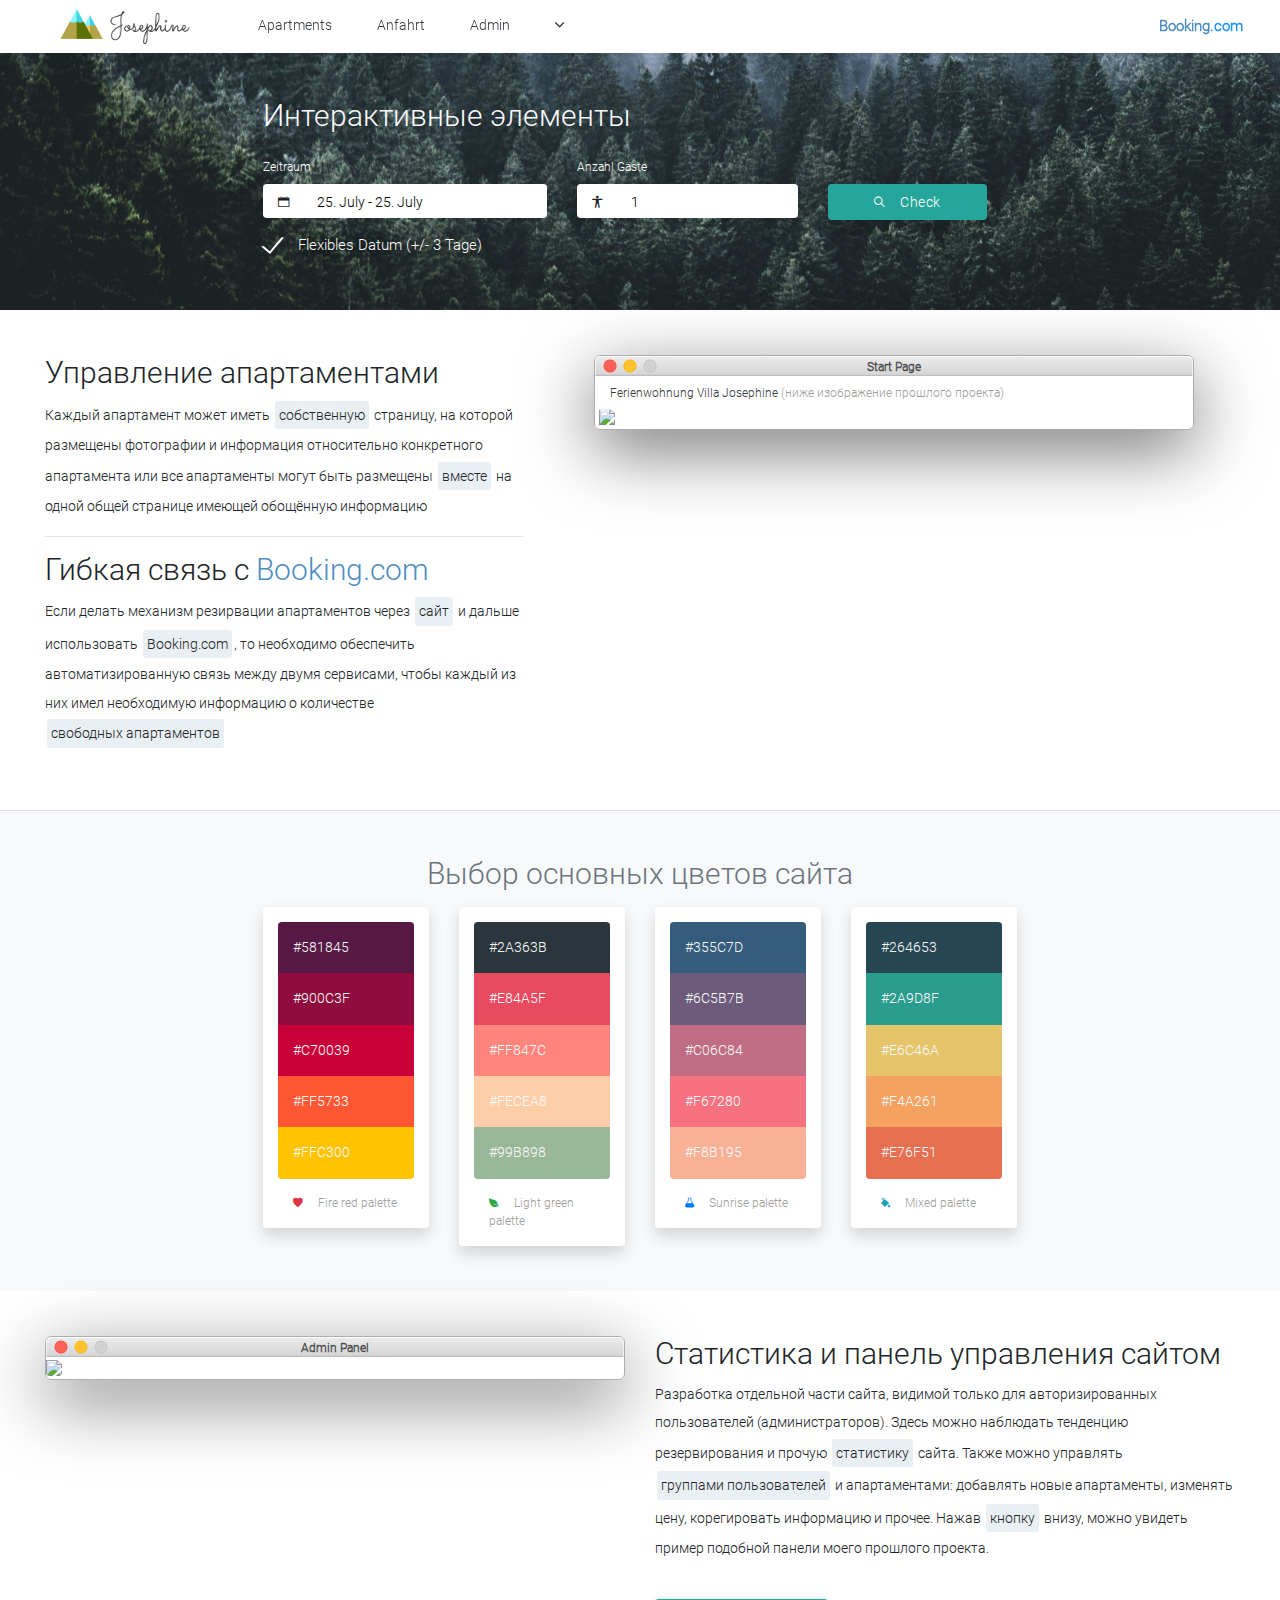
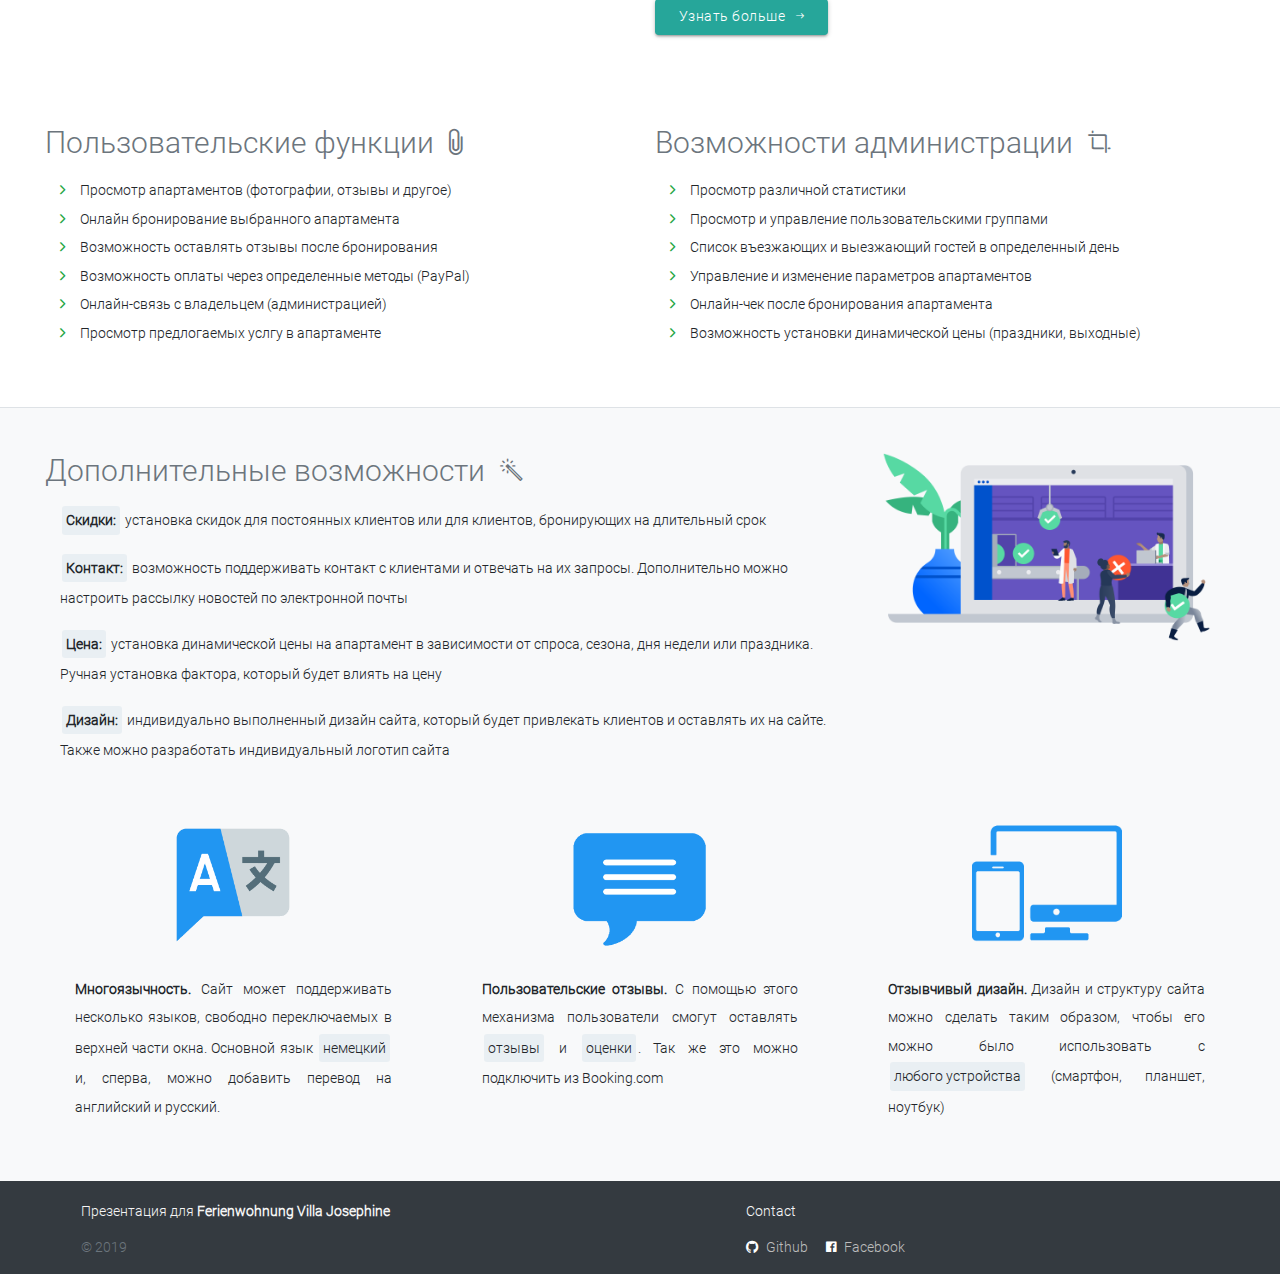
==== index.html @ 4b9d8d9e "site completed, inkl. admin panel" ====
<!DOCTYPE html>
<html>
<head>
	<meta charset="UTF-8">
	<title>Villa Josephine</title>
	<link rel="stylesheet" type="text/css" href="materialize/css/materialize.css">
	<link rel="stylesheet" type="text/css" href="css/bootstrap.min.css">
	<link rel="stylesheet" type="text/css" href="css/style.css">
	<link rel="stylesheet" type="text/css" href="ionicons/ionicons.min.css">
	<link rel="stylesheet" type="text/css" href="css/daterange.css" />
	<link rel="shortcut icon" type="image/ico" href="img/favicon.ico"/>
	<script type="text/javascript" src="js/jquery.js"></script>
	<script type="text/javascript" src="js/bootstrap.bundle.min.js"></script>
	<script type="text/javascript" src="materialize/js/materialize.min.js"></script>
	<script type="text/javascript" src="js/moment.min.js"></script>
	<script type="text/javascript" src="js/daterange.min.js"></script>
</head>
<body class="bg-white">
	<header class="text-grey text-darken-3 container-fluid row mx-auto sticky-top bg-white shadow-sm">
		<ul class="nav justify-content-start col-9">
			<li class="nav-item bg-transparent">
				<a class="text-dark nav-link p-2 px-5" href="./index.html">
					<img src="img/logo.png" class="img-fluid" style="max-height: 37px">
				</a>
			</li>
			<li class="nav-item hoverable light">
				<a class="text-dark nav-link p-3 px-4 waves-effect waves-teal" href="#">Apartments</a>
			</li>
			<li class="nav-item hoverable light">
				<a class="text-dark nav-link p-3 px-4 waves-effect waves-teal" href="#">Anfahrt</a>
			</li>
			<li class="nav-item hoverable light">
				<a class="text-dark nav-link p-3 px-4 waves-effect waves-teal" href="admin/index.html">Admin</a>
			</li>
			<li class="nav-item hoverable light">
				<a class='dropdown-trigger text-dark nav-link p-3 px-4' href='#' data-target='dropdown1'>
					<i class="icon ion-ios-arrow-down"></i>
				</a>
				<ul id="dropdown1" class="dropdown-content shadow rounded">
					<li><a class="grey-text text-darken-3" href="#!"><i class="mr-2 icon ion-md-alarm"></i>Meine Buchungen</a></li>
					<li><a class="grey-text text-darken-3" href="#!"><i class="mr-2 icon ion-ios-images"></i>Sehenswürdigkeiten</a></li>
					<li><a class="grey-text text-darken-3" href="#!"><i class="mr-2 icon ion-ios-bicycle"></i>Schwarzwald</a></li>
				</ul>
			</li>
		</ul>
		<ul class="nav justify-content-end col-3 pr-0">
			<li class="nav-item hoverable light float-right">
				<a class="text-dark nav-link p-3 px-4 font-size-full waves-effect waves-teal font-weight-bold " href="#">
					<span style="color: #4e8dbf">Booking</span><span class="blue-text">.com</span>
				</a>
			</li>
		</ul>
	</header>
	<main>
		<div class="p-5 bg-light" style="background-image:url(img/sky.jpg);background-attachment: fixed;background-size: cover; background-position-y: -550px">
			<div class="row">
				<div class="container row mx-auto col-8">
					<h2 class="text-light col-12 mb-4">Интерактивные элементы</h2>
					<div class="row col-12">
						<div class="col-5">
							<label class="position-relative text-light">Zeitraum</label>
							<div class="bg-white rounded shadow-sm">
								<i class="icon ion-ios-calendar mx-3"></i>
								<div class="d-inline-block">
									<input type="text" id="date-range" class="browser-default user-custom-input" readonly>
								</div>
							</div>
						</div>

						<div class="col-4">
							<div class="input-field mt-0">
								<label class="position-relative text-light">Anzahl Gäste</label>
								<div class="bg-white rounded shadow-sm">
									<i class="icon ion-ios-body mx-3"></i>
									<div class="d-inline-block">
										<select>
											<option value="1" selected>1</option>
											<option value="2">2</option>
											<option value="3">3</option>
											<option value="1">4</option>
											<option value="2">5</option>
											<option value="3">6</option>
										</select>
									</div>
								</div>
							</div>
						</div>
						<div class="col-3 text-center">
							<button class="darken-2 btn col waves-effect waves-teal shadow" style="margin-top: calc(21px + 0.5em)">
								<i class="icon ion-ios-search mr-3"></i>Check
							</button>
						</div>
						<div class="col-12">
							<label>
								<input type="checkbox" checked="checked" />
								<span class="text-light" style="text-shadow:0 0 11px #000000">Flexibles Datum (+/- 3 Tage)</span>
							</label>
						</div>
					</div>
				</div>
			</div>
		</div>
		<div class="p-5 bg-white border-bottom">
			<div class="row">
				<div class="col-5">
					<h2>Управление апартаментами</h2>
					<p class="line-height-2">Каждый апартамент может иметь <code>собственную</code> страницу, на которой размещены фотографии и информация относительно конкретного апартамента или все апартаменты могут быть размещены <code>вместе</code> на одной общей странице имеющей обощённую информацию</p>
					<hr>
					<h2>Гибкая связь с <span style="color: #4e8dbf">Booking.com</span></h2>
					<p class="line-height-2">Если делать механизм резирвации апартаментов через <code>сайт</code> и дальше использовать <code>Booking.com</code>, то необходимо обеспечить автоматизированную связь между двумя сервисами, чтобы каждый из них имел необходимую информацию о количестве <code>свободных апартаментов</code></p>
				</div>
				<div class="col-7">
					<div class="window">
						<div class="window__bar">Start Page</div>
						<div class="window__content-frame">
							<div class="window__content">
								<label class="d-block p-1 px-3 mb-0 mt-1">
									<span class="text-dark">Ferienwohnung Villa Josephine</span>
									(ниже изображение прошлого проекта)
								</label>
								<img src="img/screen.png" class="img-fluid rounded-bottom p-1">
							</div>
						</div>
					</div>
				</div>
			</div>
		</div>
		<div class="p-5 bg-light">
			<h2 class="text-secondary mb-3 text-center">Выбор основных цветов сайта</h2>
			<div class="row">
				<div class="col-8 text-light row mx-auto">
					<div class="col-3">
						<div class="shadow rounded palette-wrapper p-3 bg-white">
							<div class="rounded-top p-3" style="background-color: #581845">
								#581845
							</div>
							<div class="p-3" style="background-color: #900C3F">
								#900C3F
							</div>
							<div class="p-3" style="background-color: #C70039">
								#C70039
							</div>
							<div class="p-3" style="background-color: #FF5733">
								#FF5733
							</div>
							<div class="rounded-bottom p-3" style="background-color: #FFC300">
								#FFC300
							</div>
							<label class="px-3 pt-3 mb-0">
								<i class="icon ion-ios-heart mr-3 text-danger"></i>Fire red palette
							</label>
						</div>
					</div>
					<div class="col-3">
						<div class="shadow rounded palette-wrapper p-3 bg-white">
							<div class="rounded-top p-3" style="background-color: #2A363B">
								#2A363B
							</div>
							<div class="p-3" style="background-color: #E84A5F">
								#E84A5F
							</div>
							<div class="p-3" style="background-color: #FF847C">
								#FF847C
							</div>
							<div class="p-3" style="background-color: #FECEA8">
								#FECEA8
							</div>
							<div class="rounded-bottom p-3" style="background-color: #99B898">
								#99B898
							</div>
							<label class="px-3 pt-3 mb-0">
								<i class="icon ion-ios-leaf mr-3 text-success"></i>Light green palette
							</label>
						</div>
					</div>
					<div class="col-3">
						<div class="shadow rounded palette-wrapper p-3 bg-white">
							<div class="rounded-top p-3" style="background-color: #355C7D">
								#355C7D
							</div>
							<div class=" p-3" style="background-color: #6C5B7B">
								#6C5B7B
							</div>
							<div class="p-3" style="background-color: #C06C84">
								#C06C84
							</div>
							<div class="p-3" style="background-color: #F67280">
								#F67280
							</div>
							<div class="rounded-bottom p-3" style="background-color: #F8B195">
								#F8B195
							</div>
							<label class="px-3 pt-3 mb-0">
								<i class="icon ion-ios-flask mr-3 text-primary"></i>Sunrise palette
							</label>
						</div>
					</div>
					<div class="col-3">
						<div class="shadow rounded palette-wrapper p-3 bg-white">
							<div class="rounded-top p-3" style="background-color: #264653">
								#264653
							</div>
							<div class=" p-3" style="background-color: #2A9D8F">
								#2A9D8F
							</div>
							<div class="p-3" style="background-color: #E6C46A">
								#E6C46A
							</div>
							<div class="p-3" style="background-color: #F4A261">
								#F4A261
							</div>
							<div class="rounded-bottom p-3" style="background-color: #E76F51">
								#E76F51
							</div>
							<label class="px-3 pt-3 mb-0">
								<i class="icon ion-ios-color-fill mr-3 text-info"></i>Mixed palette
							</label>
						</div>
					</div>
				</div>
			</div>
		</div>
		<div class="p-5 bg-white">
			<div class="row">
				<div class="col-6">
					<div class="window">
						<div class="window__bar">Admin Panel</div>
						<div class="window__content-frame">
							<div class="window__content">
								<img src="img/admin.png" class="img-fluid rounded-bottom">
							</div>
						</div>
					</div>
				</div>
				<div class="col-6">
					<h2>Статистика и панель управления сайтом</h2>
					<p class="line-height-2">
						Разработка отдельной части сайта, видимой только для авторизированных пользователей (администраторов). Здесь можно наблюдать тенденцию резервирования и прочую <code>статистику</code> сайта. Также можно управлять <code>группами пользователей</code> и апартаментами: добавлять новые апартаменты, изменять цену, корегировать информацию и прочее. Нажав <code>кнопку</code> внизу, можно увидеть пример подобной панели моего прошлого проекта.
					</p>
					<br>
					<a class="text-white btn waves-effect waves-teal px-4" href="admin/index.html">
						Узнать больше
						<i class="icon ion-ios-arrow-round-forward ml-2"></i>
					</a>
				</div>
			</div>
		</div>
		<div class="p-5 bg-white border-bottom">
			<div class="row">
				<div class="col-6">
					<h2 class="mb-3 text-secondary">Пользовательские функции<i class="icon ion-ios-attach ml-3"></i></h2>
					<ul class="line-height-2 pl-3">
						<li><i class="icon ion-ios-arrow-forward mr-3 text-success"></i>Просмотр апартаментов (фотографии, отзывы и другое)</li>
						<li><i class="icon ion-ios-arrow-forward mr-3 text-success"></i>Онлайн бронирование выбранного апартамента</li>
						<li><i class="icon ion-ios-arrow-forward mr-3 text-success"></i>Возможность оставлять отзывы после бронирования</li>
						<li><i class="icon ion-ios-arrow-forward mr-3 text-success"></i>Возможность оплаты через определенные методы (PayPal)</li>
						<li><i class="icon ion-ios-arrow-forward mr-3 text-success"></i>Онлайн-связь с владельцем (администрацией)</li>
						<li><i class="icon ion-ios-arrow-forward mr-3 text-success"></i>Просмотр предлогаемых услгу в апартаменте</li>
					</ul>
				</div>
				<div class="col-6">
					<h2 class="mb-3 text-secondary">Возможности администрации<i class="icon ion-ios-crop ml-3"></i></h2>
					<ul class="line-height-2 pl-3">
						<li><i class="icon ion-ios-arrow-forward mr-3 text-success"></i>Просмотр различной статистики</li>
						<li><i class="icon ion-ios-arrow-forward mr-3 text-success"></i>Просмотр и управление пользовательскими группами</li>
						<li><i class="icon ion-ios-arrow-forward mr-3 text-success"></i>Список въезжающих и выезжающий гостей в определенный день</li>
						<li><i class="icon ion-ios-arrow-forward mr-3 text-success"></i>Управление и изменение параметров апартаментов</li>
						<li><i class="icon ion-ios-arrow-forward mr-3 text-success"></i>Онлайн-чек после бронирования апартамента</li>
						<li><i class="icon ion-ios-arrow-forward mr-3 text-success"></i>Возможность установки динамической цены (праздники, выходные)</li>
					</ul>
				</div>
			</div>
		</div>
		<div class="px-5 pt-5 pb-3 bg-light">
			<div class="row">
				<div class="col-8">
					<h2 class="mb-3 text-secondary">Дополнительные возможности<i class="icon ion-ios-color-wand ml-3"></i></h2>
					<p class="pl-3 line-height-2">
						<code class="font-weight-bold">Скидки:</code> установка скидок для постоянных клиентов или для клиентов, бронирующих на длительный срок
					</p>
					<p class="pl-3 line-height-2">
						<code class="font-weight-bold">Контакт:</code> возможность поддерживать контакт с клиентами и отвечать на их запросы. Дополнительно можно настроить рассылку новостей по электронной почты
					</p>
					<p class="pl-3 line-height-2">
						<code class="font-weight-bold">Цена:</code> установка динамической цены на апартамент в зависимости от спроса, сезона, дня недели или праздника. Ручная установка фактора, который будет влиять на цену
					</p>
					<p class="pl-3 line-height-2">
						<code class="font-weight-bold">Дизайн:</code> индивидуально выполненный дизайн сайта, который будет привлекать клиентов и оставлять их на сайте. Также можно разработать индивидуальный логотип сайта
					</p>
				</div>
				<div class="col-4">
					<img src="img/5.png" class="img-fluid">
				</div>
			</div>
		</div>
		<div class="px-5 pb-5 pt-3 bg-light">
			<div class="row">
				<div class="col-4 text-center px-5">
					<img src="img/drafting-compass.png" class="img-fluid mb-3" style="max-height: 150px;">
				</div>
				<div class="col-4 text-center px-5">
					<img src="img/rocket.png" class="img-fluid mb-3" style="max-height: 150px;">
				</div>
				<div class="col-4 text-center px-5">
					<img src="img/light-bulb-icon.png" class="img-fluid mb-3" style="max-height: 150px;">
				</div>
			</div>
			<div class="row">
				<div class="col-4 text-center px-5">
					<p class="text-justify line-height-2">
						<b>Многоязычность.</b> Сайт может поддерживать несколько языков, свободно переключаемых в верхней части окна. Основной язык <code>немецкий</code> и, сперва, можно добавить перевод на английский и русский.
					</p>
				</div>
				<div class="col-4 text-center px-5">
					<p class="text-justify line-height-2">
						<b>Пользовательские отзывы.</b> С помощью этого механизма пользователи смогут оставлять <code>отзывы</code> и <code>оценки</code>. Так же  это можно подключить из Booking.com
					</p>
				</div>
				<div class="col-4 text-center px-5">
					<p class="text-justify line-height-2">
						<b>Отзывчивый дизайн.</b> Дизайн и структуру сайта можно сделать таким образом, чтобы его можно было использовать с <code>любого устройства</code> (смартфон, планшет, ноутбук)
					</p>
				</div>
			</div>
		</div>
		
	</main>
	<footer class="page-footer bg-dark">
		<div class="container">
			<div class="row">
				<div class="col l6 s12">
					<p class="grey-text text-lighten-4">Презентация для <b>Ferienwohnung Villa Josephine</b></p>
					<span class="text-secondary">© 2019</span>
				</div>
				<div class="col l4 offset-l2 s12">
					<p class="text-light">Contact</p>
					<ul>
						<li>
							<a class="grey-text text-lighten-1 mr-3" href="https://github.com/rodchenk">
								<i class="icon ion-logo-github mr-2 text-white"></i>Github
							</a>
							<a class="grey-text text-lighten-1" href="https://www.facebook.com/misha.rodchenkov">
								<i class="icon ion-logo-facebook mr-2 text-white"></i>Facebook
							</a>
						</li>
					</ul>
				</div>
			</div>
		</div>
	</footer>
	<script type="text/javascript" src="js/script.js"></script>
</body>
</html>
---- css/style.css ----
body, header{
	font-family: 'Roboto', sans-serif;
  	font-size: 0.95rem !important;
}
.btn{
  font-size: 0.9rem !important;
}
@font-face {
  font-family: Roboto;
  src: url(../Roboto/Roboto-Light.ttf);
}
.hoverable.dark{
	background-color: #cfd8dc
}
.hoverable.light{
	background-color: transparent;
}
.hoverable{
	transition: background-color 250ms;
}
.hoverable.dark:hover{
	background-color: #b0bec5
}
.hoverable.light:hover{
 background-color: #eceff1
}
.font-size-full{
	font-size: 1rem;
}
.height-100{
	height: 100vh;
}
a:hover{
	text-decoration: none;
}
.modal{
	bottom: unset !important;
}
.modal-content{
	border: 0 !important
}
abbr[title]{
	text-decoration: none;
}
.btn.focus, .btn:focus{
	box-shadow: unset !important;
}
.small-select>.select-dropdown.dropdown-trigger{
	max-width: 70px
}
.caret{display: none;}
input:focus{
	outline: none;
}
code{
	background-color: #e9eff3;
	padding: 0 4px 0 4px;
	margin: 2px;
	display: inline-block;
	font-family: inherit;
	font-size: inherit;
	color: inherit;
	border-radius: 3px;
}
.line-height-2{
	line-height: 2
}
::selection{
	background-color: #26a69a;
	color: #fff;
}
/**/
.window {
  /*border-top-left-radius: 6px;
  border-top-right-radius: 6px;*/
  border-radius: 6px;
  border: 1px solid #adadad;
  max-width: 600px;
  margin: 0 auto;
  box-shadow: 0 20px 70px rgba(0, 0, 0, 0.55);
}
.window__bar {
  background:
  radial-gradient(7px at 14px 50%, #ff5e57 0px, #ff635a 5px, #fd5249 6px, rgba(255, 255, 255, 0) 7px),
  radial-gradient(7px at 34px 50%, #ffbd2e 0px, #ffc42f 5px, #fcb91b 6px, rgba(255, 255, 255, 0) 7px),
  radial-gradient(7px at 54px 50%, #cfcfcf 0px, #d3d3d3 5px, #c6c6c6 6px, rgba(255, 255, 255, 0) 7px),
  linear-gradient(to top, #cccccc 0%, #d6d6d6 1px, #ebebeb 100%);
}
.window__bar {
  border: 1px solid white;
  border-left-color: #f3f3f3;
  border-right-color: #f3f3f3;
  border-bottom-color: #bdbdbd;
  border-top-left-radius: 6px;
  border-top-right-radius: 6px;
  height: 20px;
  text-align: center;
  color: #505151;
  font-size: 12px;
  font-weight: bold;
  line-height: 20px;
  vertical-align: middle;
}
---- css/daterange.css ----
.daterangepicker {
  position: absolute;
  color: inherit;
  background-color: #fff;
  border-radius: 4px;
  border: 1px solid #ddd;
  width: 278px;
  max-width: none;
  padding: 0;
  margin-top: 7px;
  top: 100px;
  left: 20px;
  z-index: 3001;
  display: none;
  font-family: arial;
  font-size: 15px;
  line-height: 1em;
}

.daterangepicker:before, .daterangepicker:after {
  position: absolute;
  display: inline-block;
  border-bottom-color: rgba(0, 0, 0, 0.2);
  content: '';
}

.daterangepicker:before {
  top: -7px;
  border-right: 7px solid transparent;
  border-left: 7px solid transparent;
  border-bottom: 7px solid #ccc;
}

.daterangepicker:after {
  top: -6px;
  border-right: 6px solid transparent;
  border-bottom: 6px solid #fff;
  border-left: 6px solid transparent;
}

.daterangepicker.opensleft:before {
  right: 9px;
}

.daterangepicker.opensleft:after {
  right: 10px;
}

.daterangepicker.openscenter:before {
  left: 0;
  right: 0;
  width: 0;
  margin-left: auto;
  margin-right: auto;
}

.daterangepicker.openscenter:after {
  left: 0;
  right: 0;
  width: 0;
  margin-left: auto;
  margin-right: auto;
}

.daterangepicker.opensright:before {
  left: 9px;
}

.daterangepicker.opensright:after {
  left: 10px;
}

.daterangepicker.drop-up {
  margin-top: -7px;
}

.daterangepicker.drop-up:before {
  top: initial;
  bottom: -7px;
  border-bottom: initial;
  border-top: 7px solid #ccc;
}

.daterangepicker.drop-up:after {
  top: initial;
  bottom: -6px;
  border-bottom: initial;
  border-top: 6px solid #fff;
}

.daterangepicker.single .daterangepicker .ranges, .daterangepicker.single .drp-calendar {
  float: none;
}

.daterangepicker.single .drp-selected {
  display: none;
}

.daterangepicker.show-calendar .drp-calendar {
  display: block;
}

.daterangepicker.show-calendar .drp-buttons {
  display: block;
}

.daterangepicker.auto-apply .drp-buttons {
  display: none;
}

.daterangepicker .drp-calendar {
  display: none;
  max-width: 270px;
}

.daterangepicker .drp-calendar.left {
  padding: 8px 0 8px 8px;
}

.daterangepicker .drp-calendar.right {
  padding: 8px;
}

.daterangepicker .drp-calendar.single .calendar-table {
  border: none;
}

.daterangepicker .calendar-table .next span, .daterangepicker .calendar-table .prev span {
  color: #fff;
  border: solid black;
  border-width: 0 2px 2px 0;
  border-radius: 0;
  display: inline-block;
  padding: 3px;
}

.daterangepicker .calendar-table .next span {
  transform: rotate(-45deg);
  -webkit-transform: rotate(-45deg);
}

.daterangepicker .calendar-table .prev span {
  transform: rotate(135deg);
  -webkit-transform: rotate(135deg);
}

.daterangepicker .calendar-table th, .daterangepicker .calendar-table td {
  white-space: nowrap;
  text-align: center;
  vertical-align: middle;
  min-width: 32px;
  width: 32px;
  height: 24px;
  line-height: 24px;
  font-size: 12px;
  border-radius: 4px;
  border: 1px solid transparent;
  white-space: nowrap;
  cursor: pointer;
}

.daterangepicker .calendar-table {
  border: 1px solid #fff;
  border-radius: 4px;
  background-color: #fff;
}

.daterangepicker .calendar-table table {
  width: 100%;
  margin: 0;
  border-spacing: 0;
  border-collapse: collapse;
}

.daterangepicker td.available:hover, .daterangepicker th.available:hover {
  background-color: #eee;
  border-color: transparent;
  color: inherit;
}

.daterangepicker td.week, .daterangepicker th.week {
  font-size: 80%;
  color: #ccc;
}

.daterangepicker td.off, .daterangepicker td.off.in-range, .daterangepicker td.off.start-date, .daterangepicker td.off.end-date {
  background-color: #fff;
  border-color: transparent;
  color: #999;
}

.daterangepicker td.in-range {
  background-color: #e3f7f5;
  border-color: transparent;
  color: #000;
  border-radius: 0;
}

.daterangepicker td.start-date {
  border-radius: 50% 0 0 50%;
}

.daterangepicker td.end-date {
  border-radius: 0 50% 50% 0;
}

.daterangepicker td.start-date.end-date {
  border-radius: 50%;
}

.daterangepicker td.active, .daterangepicker td.active:hover {
  background-color: #26a69a;
  border-color: transparent;
  color: #fff;
}

.daterangepicker th.month {
  width: auto;
}

.daterangepicker td.disabled, .daterangepicker option.disabled {
  color: #999;
  cursor: not-allowed;
  text-decoration: line-through;
}

.daterangepicker select.monthselect, .daterangepicker select.yearselect {
  font-size: 12px;
  padding: 1px;
  height: auto;
  margin: 0;
  cursor: default;
}

.daterangepicker select.monthselect {
  margin-right: 2%;
  width: 56%;
}

.daterangepicker select.yearselect {
  width: 40%;
}

.daterangepicker select.hourselect, .daterangepicker select.minuteselect, .daterangepicker select.secondselect, .daterangepicker select.ampmselect {
  width: 50px;
  margin: 0 auto;
  background: #eee;
  border: 1px solid #eee;
  padding: 2px;
  outline: 0;
  font-size: 12px;
}

.daterangepicker .calendar-time {
  text-align: center;
  margin: 4px auto 0 auto;
  line-height: 30px;
  position: relative;
}

.daterangepicker .calendar-time select.disabled {
  color: #ccc;
  cursor: not-allowed;
}

.daterangepicker .drp-buttons {
  clear: both;
  text-align: right;
  padding: 8px;
  border-top: 1px solid #ddd;
  display: none;
  line-height: 12px;
  vertical-align: middle;
}

.daterangepicker .drp-selected {
  display: inline-block;
  font-size: 12px;
  padding-right: 8px;
}

.daterangepicker .drp-buttons .btn {
  margin-left: 8px;
  font-size: 12px;
  padding: 4px 8px;
}

.daterangepicker.show-ranges .drp-calendar.left {
  border-left: 1px solid #ddd;
}

.daterangepicker .ranges {
  float: none;
  text-align: left;
  margin: 0;
}

.daterangepicker.show-calendar .ranges {
  margin-top: 8px;
}

.daterangepicker .ranges ul {
  list-style: none;
  margin: 0 auto;
  padding: 0;
  width: 100%;
}

.daterangepicker .ranges li {
  font-size: 12px;
  padding: 8px 12px;
  cursor: pointer;
}

.daterangepicker .ranges li:hover {
  background-color: #eee;
}

.daterangepicker .ranges li.active {
  background-color: #08c;
  color: #fff;
}

/*  Larger Screen Styling */
@media (min-width: 564px) {
  .daterangepicker {
    width: auto; }
    .daterangepicker .ranges ul {
      width: 140px; }
    .daterangepicker.single .ranges ul {
      width: 100%; }
    .daterangepicker.single .drp-calendar.left {
      clear: none; }
    .daterangepicker.single.ltr .ranges, .daterangepicker.single.ltr .drp-calendar {
      float: left; }
    .daterangepicker.single.rtl .ranges, .daterangepicker.single.rtl .drp-calendar {
      float: right; }
    .daterangepicker.ltr {
      direction: ltr;
      text-align: left; }
      .daterangepicker.ltr .drp-calendar.left {
        clear: left;
        margin-right: 0; }
        .daterangepicker.ltr .drp-calendar.left .calendar-table {
          border-right: none;
          border-top-right-radius: 0;
          border-bottom-right-radius: 0; }
      .daterangepicker.ltr .drp-calendar.right {
        margin-left: 0; }
        .daterangepicker.ltr .drp-calendar.right .calendar-table {
          border-left: none;
          border-top-left-radius: 0;
          border-bottom-left-radius: 0; }
      .daterangepicker.ltr .drp-calendar.left .calendar-table {
        padding-right: 8px; }
      .daterangepicker.ltr .ranges, .daterangepicker.ltr .drp-calendar {
        float: left; }
    .daterangepicker.rtl {
      direction: rtl;
      text-align: right; }
      .daterangepicker.rtl .drp-calendar.left {
        clear: right;
        margin-left: 0; }
        .daterangepicker.rtl .drp-calendar.left .calendar-table {
          border-left: none;
          border-top-left-radius: 0;
          border-bottom-left-radius: 0; }
      .daterangepicker.rtl .drp-calendar.right {
        margin-right: 0; }
        .daterangepicker.rtl .drp-calendar.right .calendar-table {
          border-right: none;
          border-top-right-radius: 0;
          border-bottom-right-radius: 0; }
      .daterangepicker.rtl .drp-calendar.left .calendar-table {
        padding-left: 12px; }
      .daterangepicker.rtl .ranges, .daterangepicker.rtl .drp-calendar {
        text-align: right;
        float: right; } }
@media (min-width: 730px) {
  .daterangepicker .ranges {
    width: auto; }
  .daterangepicker.ltr .ranges {
    float: left; }
  .daterangepicker.rtl .ranges {
    float: right; }
  .daterangepicker .drp-calendar.left {
    clear: none !important; } }
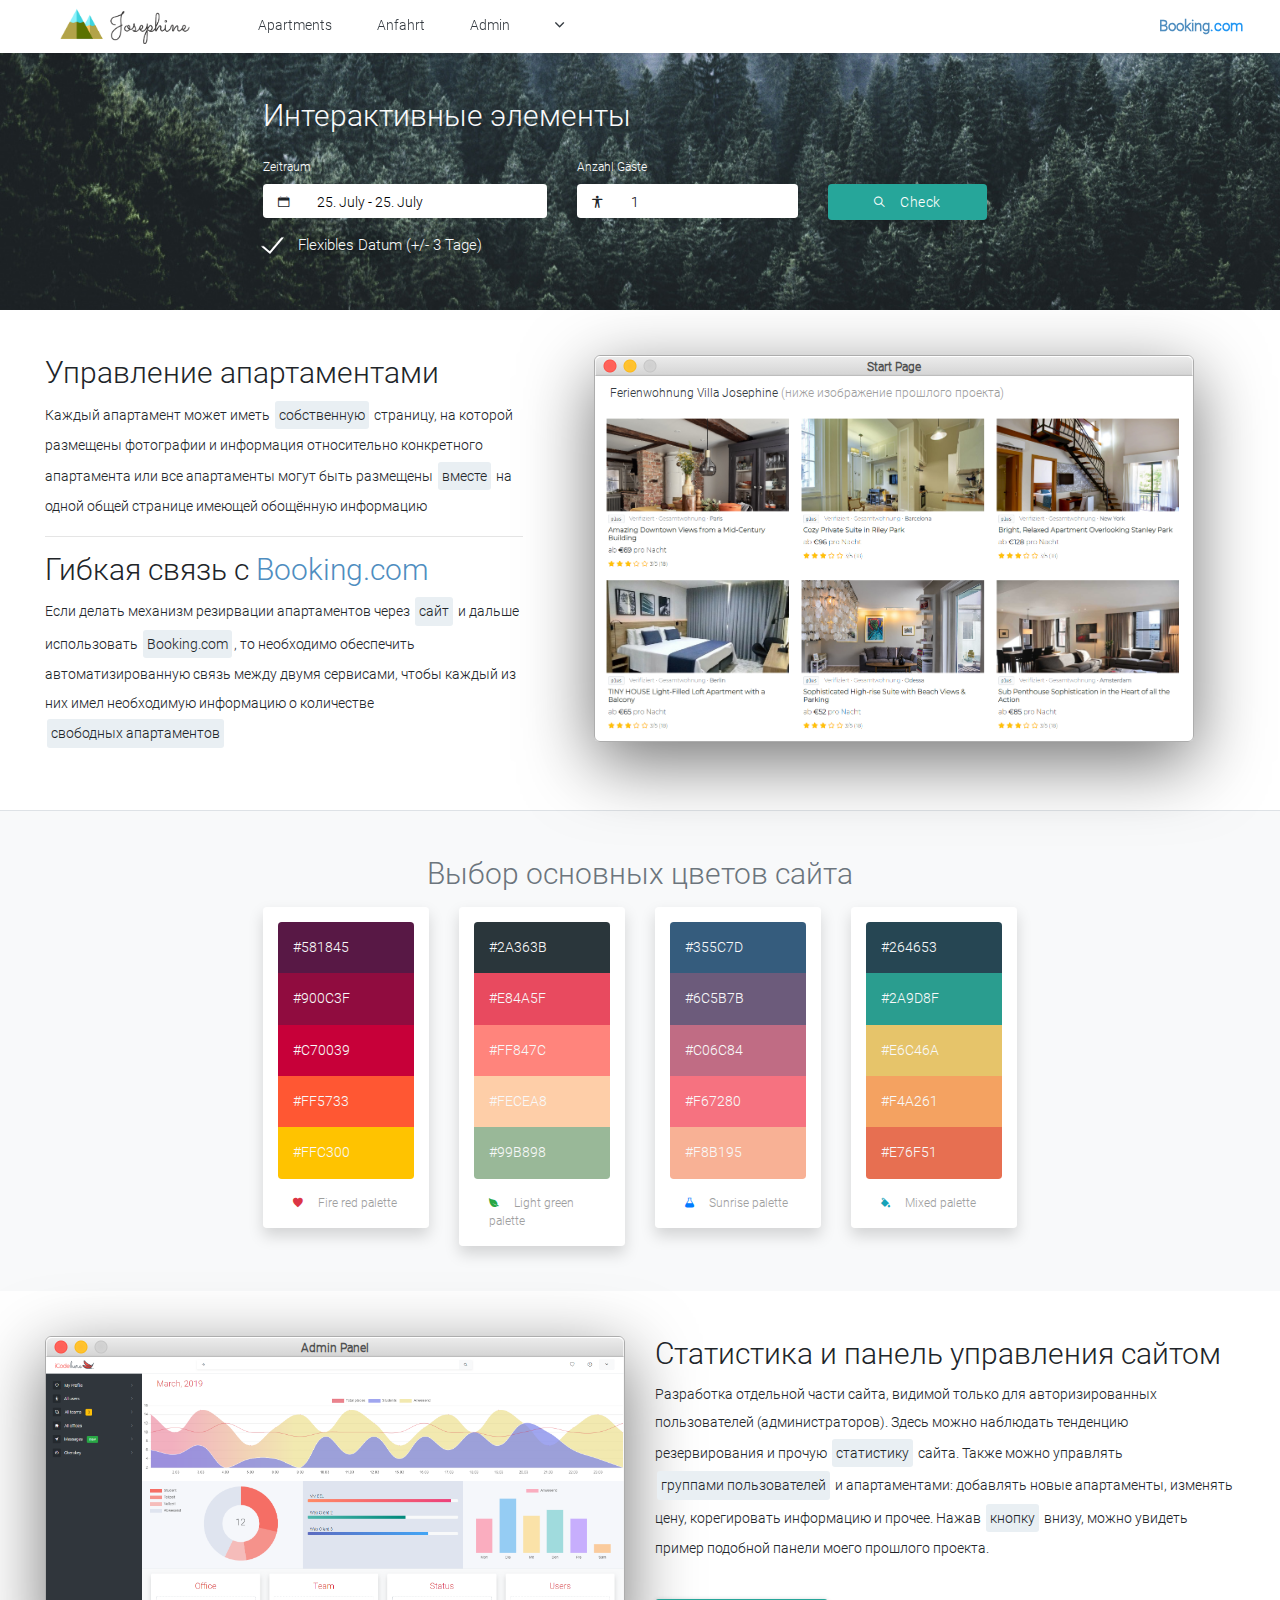
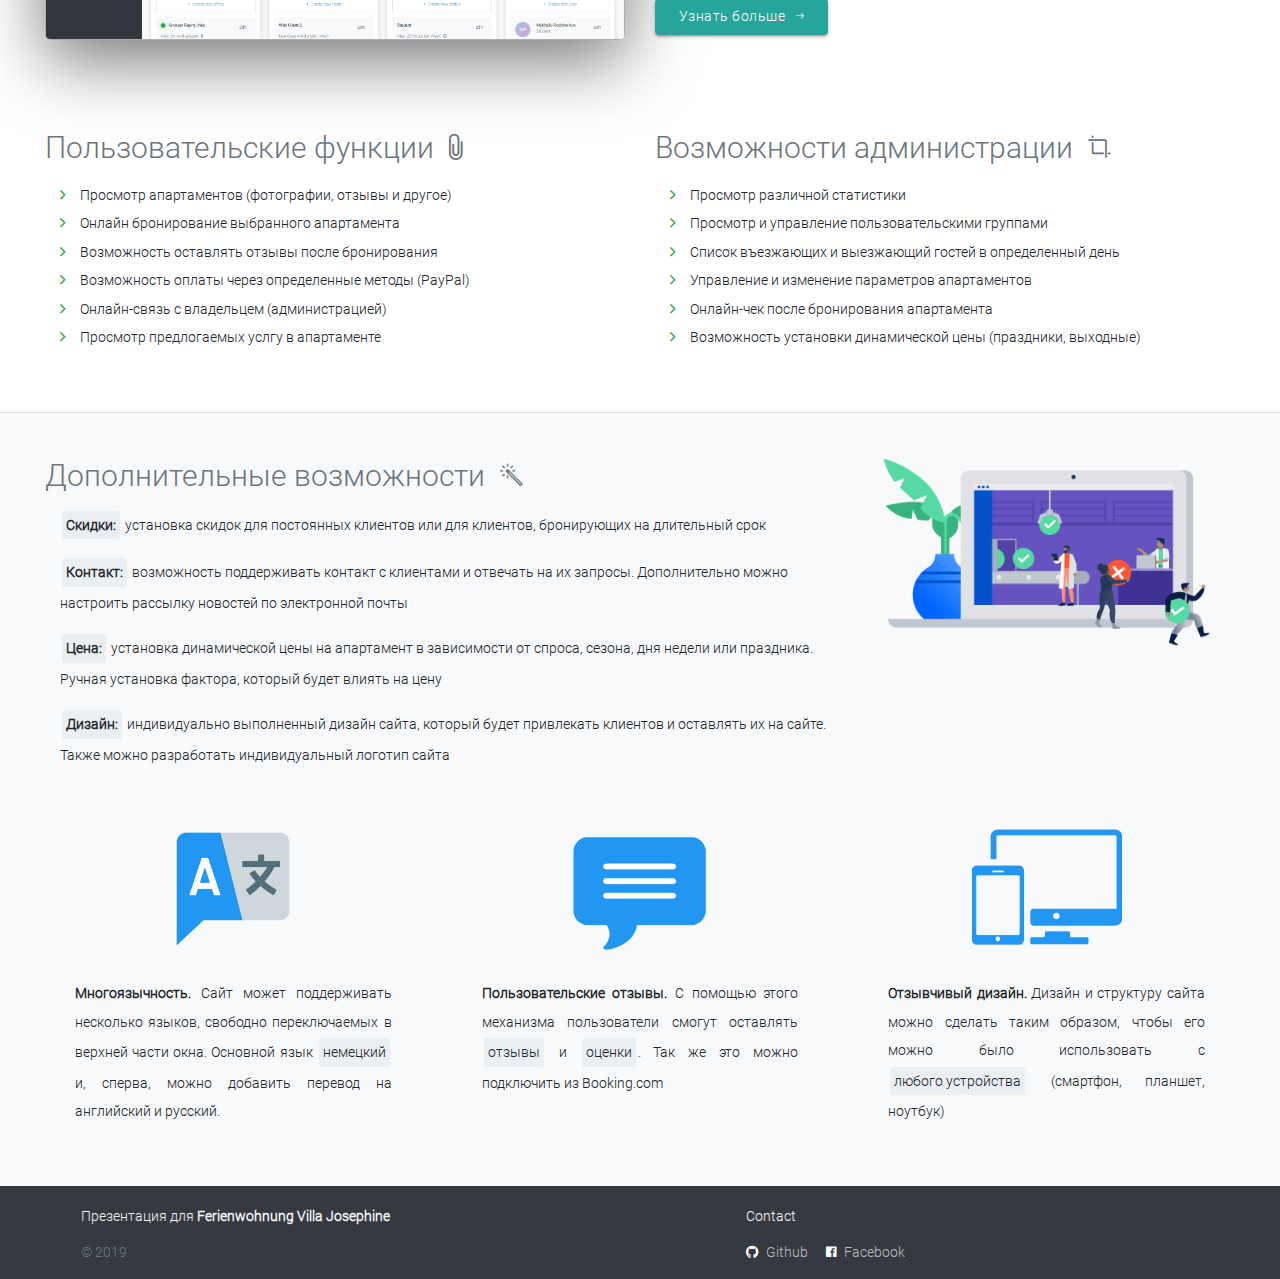
==== commit 3ef98010: "change extension for images like PNG to png" ====
--- a/index.html
+++ b/index.html
@@ -118,7 +118,7 @@
 									<span class="text-dark">Ferienwohnung Villa Josephine</span>
 									(ниже изображение прошлого проекта)
 								</label>
-								<img src="img/screen.png" class="img-fluid rounded-bottom p-1">
+								<img src="img/screen.PNG" class="img-fluid rounded-bottom p-1">
 							</div>
 						</div>
 					</div>
@@ -227,7 +227,7 @@
 						<div class="window__bar">Admin Panel</div>
 						<div class="window__content-frame">
 							<div class="window__content">
-								<img src="img/admin.png" class="img-fluid rounded-bottom">
+								<img src="img/admin.PNG" class="img-fluid rounded-bottom">
 							</div>
 						</div>
 					</div>
@@ -350,4 +350,4 @@
 	</footer>
 	<script type="text/javascript" src="js/script.js"></script>
 </body>
-</html>+</html>
